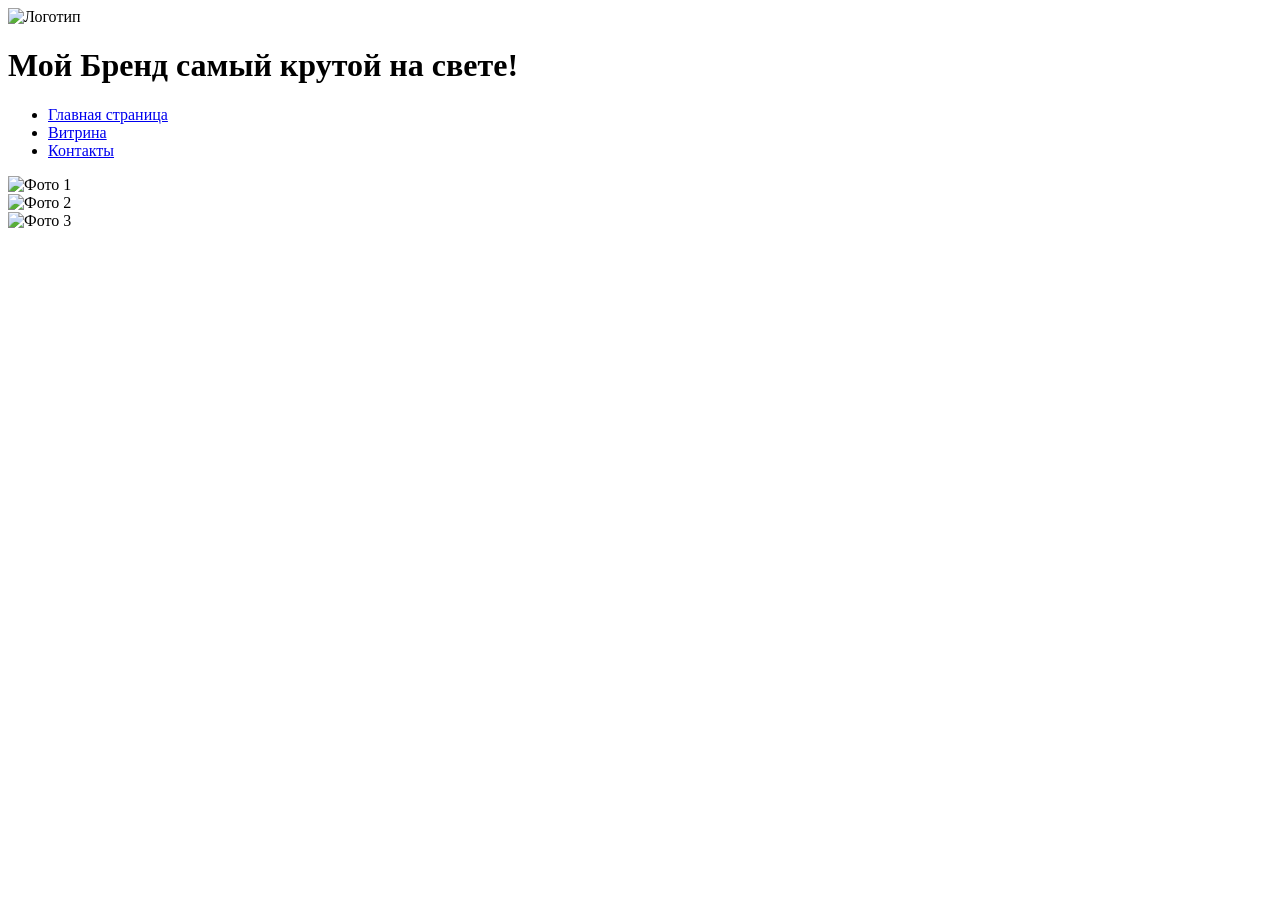
==== index.html @ 69b204c2 "Update index.html" ====
<!DOCTYPE html>
<html lang="ru">
<head>
  <meta charset="UTF-8">
  <title>Мой Бренд</title>
  <link rel="icon" href="favicon_io/favicon.ico">
  <link rel="stylesheet" href="slick/slick.css">
  <link rel="stylesheet" href="slick/slick-theme.css">
  <link rel="stylesheet" href="style.css">
</head>
<body>

  <header>
    <img src="https://via.placeholder.com/100x50" alt="Логотип">
    <h1>Мой Бренд самый крутой на свете!</h1>
  </header>

  <nav>
    <ul>
      <li><a href="#">Главная страница</a></li>
      <li><a href="#">Витрина</a></li>
      <li><a href="#">Контакты</a></li>
    </ul>
  </nav>

  <section class="carousel">
    <div><img src="https://via.placeholder.com/600x300?text=Фото+1" alt="Фото 1"></div>
    <div><img src="https://via.placeholder.com/600x300?text=Фото+2" alt="Фото 2"></div>
    <div><img src="https://via.placeholder.com/600x300?text=Фото+3" alt="Фото 3"></div>
  </section>

  <script src="https://code.jquery.com/jquery-3.6.0.min.js"></script>
  <script src="slick/slick.min.js"></script>
  <script src="script.js"></script>

</body>
</html>
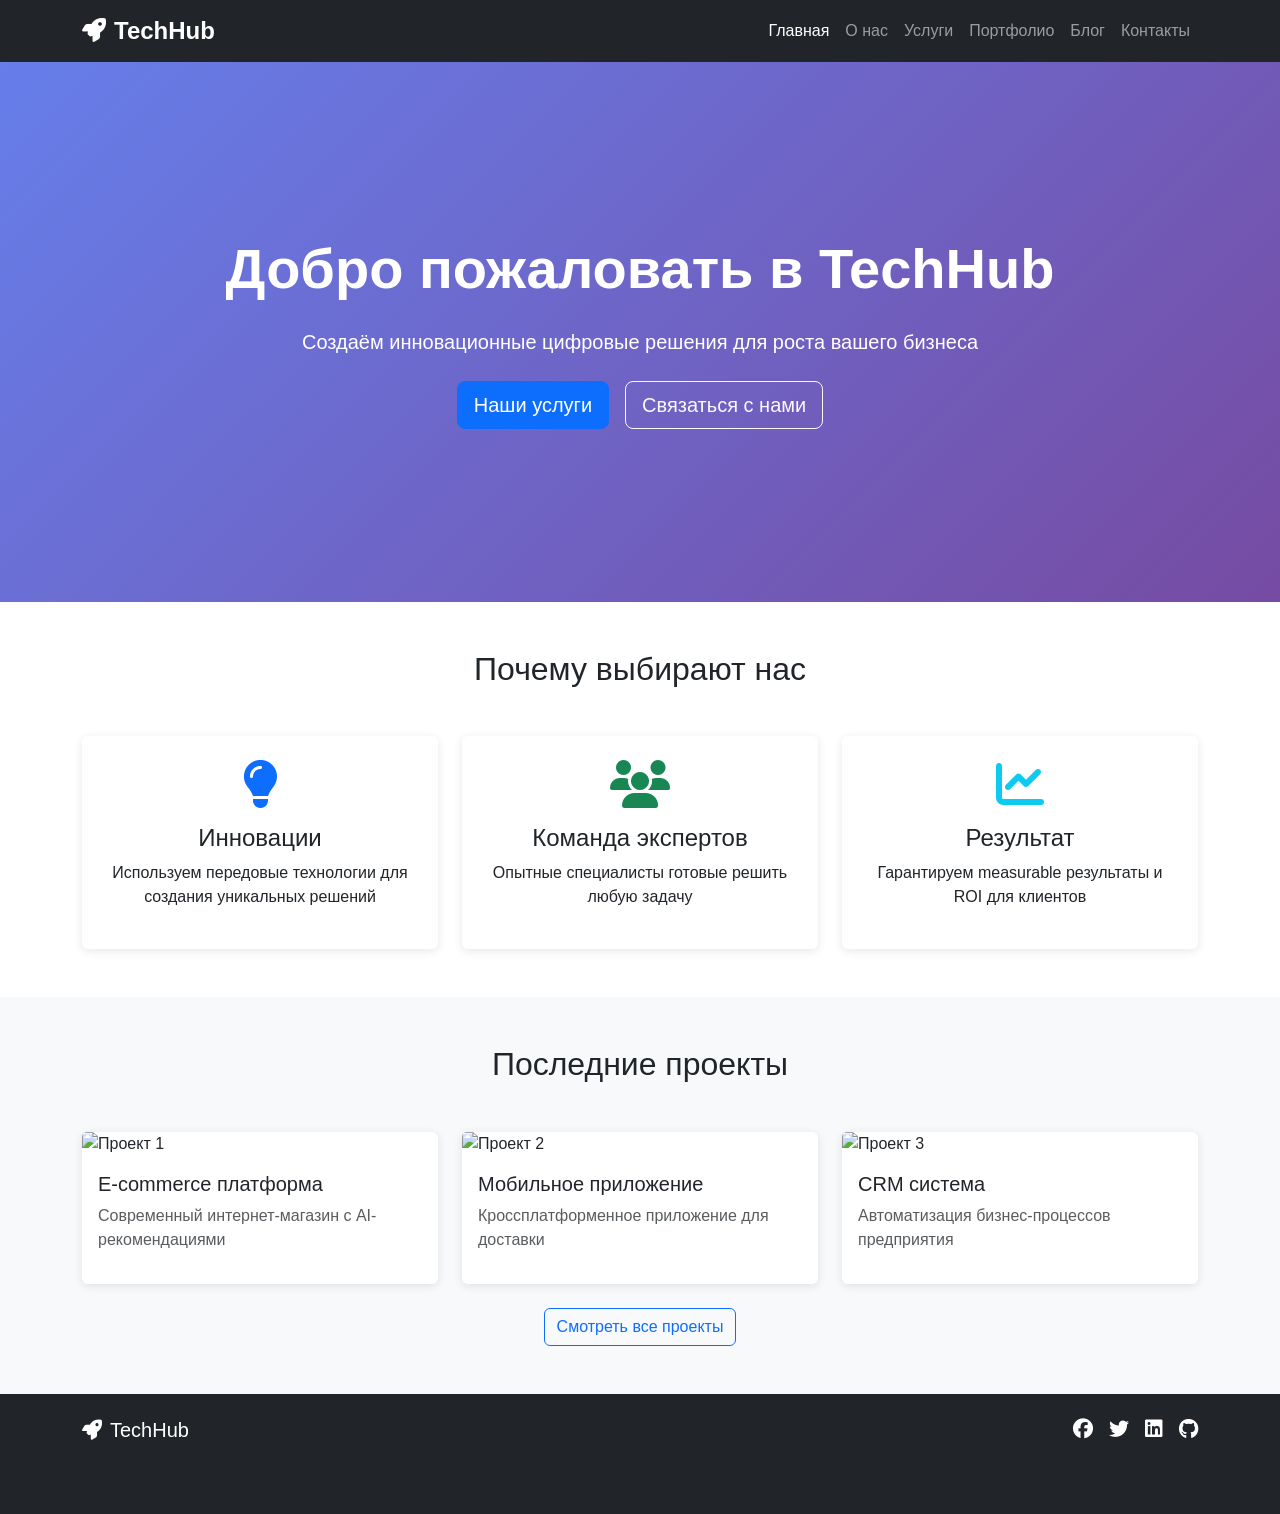
==== commit 49a1d4ce: "Add files via upload" ====
--- a/index.html
+++ b/index.html
@@ -1,37 +1,139 @@
-<!DOCTYPE html>
-<html lang="ru">
-<head>
-  <meta charset="UTF-8">
-  <title>Мой Бренд</title>
-  <link rel="icon" href="favicon_io/favicon.ico">
-  <link rel="stylesheet" href="slick/slick.css">
-  <link rel="stylesheet" href="slick/slick-theme.css">
-  <link rel="stylesheet" href="style.css">
-</head>
-<body>
-
-  <header>
-    <img src="https://via.placeholder.com/100x50" alt="Логотип">
-    <h1>Мой Бренд самый крутой на свете!</h1>
-  </header>
-
-  <nav>
-    <ul>
-      <li><a href="#">Главная страница</a></li>
-      <li><a href="#">Витрина</a></li>
-      <li><a href="#">Контакты</a></li>
-    </ul>
-  </nav>
-
-  <section class="carousel">
-    <div><img src="https://via.placeholder.com/600x300?text=Фото+1" alt="Фото 1"></div>
-    <div><img src="https://via.placeholder.com/600x300?text=Фото+2" alt="Фото 2"></div>
-    <div><img src="https://via.placeholder.com/600x300?text=Фото+3" alt="Фото 3"></div>
-  </section>
-
-  <script src="https://code.jquery.com/jquery-3.6.0.min.js"></script>
-  <script src="slick/slick.min.js"></script>
-  <script src="script.js"></script>
-
-</body>
-</html>
+<!DOCTYPE html>
+<html lang="ru">
+<head>
+    <meta charset="UTF-8">
+    <meta name="viewport" content="width=device-width, initial-scale=1.0">
+    <title>TechHub - Инновационные решения для вашего бизнеса</title>
+    <link href="https://cdn.jsdelivr.net/npm/bootstrap@5.3.0/dist/css/bootstrap.min.css" rel="stylesheet">
+    <link rel="stylesheet" href="https://cdnjs.cloudflare.com/ajax/libs/font-awesome/6.4.0/css/all.min.css">
+    <link rel="stylesheet" href="styles.css">
+</head>
+<body>
+    <!-- Навигация -->
+    <nav class="navbar navbar-expand-lg navbar-dark bg-dark sticky-top">
+        <div class="container">
+            <a class="navbar-brand" href="index.html">
+                <i class="fas fa-rocket me-2"></i>TechHub
+            </a>
+            <button class="navbar-toggler" type="button" data-bs-toggle="collapse" data-bs-target="#navbarNav">
+                <span class="navbar-toggler-icon"></span>
+            </button>
+            <div class="collapse navbar-collapse" id="navbarNav">
+                <ul class="navbar-nav ms-auto">
+                    <li class="nav-item"><a class="nav-link active" href="index.html">Главная</a></li>
+                    <li class="nav-item"><a class="nav-link" href="about.html">О нас</a></li>
+                    <li class="nav-item"><a class="nav-link" href="services.html">Услуги</a></li>
+                    <li class="nav-item"><a class="nav-link" href="portfolio.html">Портфолио</a></li>
+                    <li class="nav-item"><a class="nav-link" href="blog.html">Блог</a></li>
+                    <li class="nav-item"><a class="nav-link" href="contacts.html">Контакты</a></li>
+                </ul>
+            </div>
+        </div>
+    </nav>
+
+    <!-- Hero секция -->
+    <section class="hero text-white text-center">
+        <div class="container">
+            <h1 class="display-4 fw-bold mb-4">Добро пожаловать в TechHub</h1>
+            <p class="lead mb-4">Создаём инновационные цифровые решения для роста вашего бизнеса</p>
+            <div class="d-flex justify-content-center gap-3">
+                <a href="services.html" class="btn btn-primary btn-lg">Наши услуги</a>
+                <a href="contacts.html" class="btn btn-outline-light btn-lg">Связаться с нами</a>
+            </div>
+        </div>
+    </section>
+
+    <!-- Преимущества -->
+    <section class="py-5">
+        <div class="container">
+            <h2 class="text-center mb-5">Почему выбирают нас</h2>
+            <div class="row g-4">
+                <div class="col-md-4">
+                    <div class="card h-100 text-center p-4">
+                        <i class="fas fa-lightbulb fa-3x text-primary mb-3"></i>
+                        <h4>Инновации</h4>
+                        <p>Используем передовые технологии для создания уникальных решений</p>
+                    </div>
+                </div>
+                <div class="col-md-4">
+                    <div class="card h-100 text-center p-4">
+                        <i class="fas fa-users fa-3x text-success mb-3"></i>
+                        <h4>Команда экспертов</h4>
+                        <p>Опытные специалисты готовые решить любую задачу</p>
+                    </div>
+                </div>
+                <div class="col-md-4">
+                    <div class="card h-100 text-center p-4">
+                        <i class="fas fa-chart-line fa-3x text-info mb-3"></i>
+                        <h4>Результат</h4>
+                        <p>Гарантируем measurable результаты и ROI для клиентов</p>
+                    </div>
+                </div>
+            </div>
+        </div>
+    </section>
+
+    <!-- Последние проекты -->
+    <section class="py-5 bg-light">
+        <div class="container">
+            <h2 class="text-center mb-5">Последние проекты</h2>
+            <div class="row g-4">
+                <div class="col-md-4">
+                    <div class="card">
+                        <img src="https://via.placeholder.com/350x200" class="card-img-top" alt="Проект 1">
+                        <div class="card-body">
+                            <h5>E-commerce платформа</h5>
+                            <p class="text-muted">Современный интернет-магазин с AI-рекомендациями</p>
+                        </div>
+                    </div>
+                </div>
+                <div class="col-md-4">
+                    <div class="card">
+                        <img src="https://via.placeholder.com/350x200" class="card-img-top" alt="Проект 2">
+                        <div class="card-body">
+                            <h5>Мобильное приложение</h5>
+                            <p class="text-muted">Кроссплатформенное приложение для доставки</p>
+                        </div>
+                    </div>
+                </div>
+                <div class="col-md-4">
+                    <div class="card">
+                        <img src="https://via.placeholder.com/350x200" class="card-img-top" alt="Проект 3">
+                        <div class="card-body">
+                            <h5>CRM система</h5>
+                            <p class="text-muted">Автоматизация бизнес-процессов предприятия</p>
+                        </div>
+                    </div>
+                </div>
+            </div>
+            <div class="text-center mt-4">
+                <a href="portfolio.html" class="btn btn-outline-primary">Смотреть все проекты</a>
+            </div>
+        </div>
+    </section>
+
+    <!-- Футер -->
+    <footer class="bg-dark text-white py-4">
+        <div class="container">
+            <div class="row">
+                <div class="col-md-6">
+                    <h5><i class="fas fa-rocket me-2"></i>TechHub</h5>
+                    <p class="text-muted">Ваш партнёр в цифровой трансформации</p>
+                </div>
+                <div class="col-md-6 text-end">
+                    <div class="d-flex justify-content-end gap-3 mb-3">
+                        <a href="#" class="text-white"><i class="fab fa-facebook fa-lg"></i></a>
+                        <a href="#" class="text-white"><i class="fab fa-twitter fa-lg"></i></a>
+                        <a href="#" class="text-white"><i class="fab fa-linkedin fa-lg"></i></a>
+                        <a href="#" class="text-white"><i class="fab fa-github fa-lg"></i></a>
+                    </div>
+                    <p class="text-muted mb-0">&copy; 2024 TechHub. Все права защищены.</p>
+                </div>
+            </div>
+        </div>
+    </footer>
+
+    <script src="https://cdn.jsdelivr.net/npm/bootstrap@5.3.0/dist/js/bootstrap.bundle.min.js"></script>
+    <script src="script.js"></script>
+</body>
+</html>
--- a/styles.css
+++ b/styles.css
@@ -0,0 +1,152 @@
+/* Общие стили */
+body {
+    font-family: 'Segoe UI', Tahoma, Geneva, Verdana, sans-serif;
+}
+
+.hero {
+    background: linear-gradient(135deg, #667eea 0%, #764ba2 100%);
+    padding: 100px 0;
+    min-height: 60vh;
+    display: flex;
+    align-items: center;
+}
+
+.card {
+    transition: transform 0.3s ease, box-shadow 0.3s ease;
+    border: none;
+    box-shadow: 0 2px 10px rgba(0,0,0,0.1);
+}
+
+.card:hover {
+    transform: translateY(-5px);
+    box-shadow: 0 5px 20px rgba(0,0,0,0.15);
+}
+
+.navbar-brand {
+    font-weight: bold;
+    font-size: 1.5rem;
+}
+
+/* Анимации */
+@keyframes fadeInUp {
+    from {
+        opacity: 0;
+        transform: translateY(30px);
+    }
+    to {
+        opacity: 1;
+        transform: translateY(0);
+    }
+}
+
+.fade-in-up {
+    animation: fadeInUp 0.6s ease-out;
+}
+
+/* Стили для других страниц */
+.section-title {
+    position: relative;
+    padding-bottom: 15px;
+    margin-bottom: 40px;
+}
+
+.section-title::after {
+    content: '';
+    position: absolute;
+    bottom: 0;
+    left: 50%;
+    transform: translateX(-50%);
+    width: 60px;
+    height: 3px;
+    background: linear-gradient(90deg, #667eea, #764ba2);
+}
+
+.team-member {
+    text-align: center;
+    margin-bottom: 30px;
+}
+
+.team-member img {
+    width: 200px;
+    height: 200px;
+    border-radius: 50%;
+    object-fit: cover;
+    margin-bottom: 20px;
+    border: 5px solid #f0f0f0;
+}
+
+.price-card {
+    text-align: center;
+    padding: 30px;
+    border-radius: 10px;
+    transition: all 0.3s ease;
+}
+
+.price-card.featured {
+    transform: scale(1.05);
+    box-shadow: 0 10px 30px rgba(0,0,0,0.2);
+}
+
+.price-card:hover {
+    transform: translateY(-10px);
+}
+
+.blog-post {
+    margin-bottom: 30px;
+}
+
+.blog-post img {
+    width: 100%;
+    height: 200px;
+    object-fit: cover;
+    border-radius: 10px;
+}
+
+.faq-item {
+    margin-bottom: 20px;
+}
+
+.faq-question {
+    font-weight: bold;
+    cursor: pointer;
+    padding: 15px;
+    background: #f8f9fa;
+    border-radius: 5px;
+    transition: background 0.3s ease;
+}
+
+.faq-question:hover {
+    background: #e9ecef;
+}
+
+.faq-answer {
+    padding: 15px;
+    display: none;
+}
+
+.testimonial {
+    background: #f8f9fa;
+    padding: 30px;
+    border-radius: 10px;
+    margin-bottom: 20px;
+}
+
+.testimonial-author {
+    font-weight: bold;
+    margin-top: 15px;
+}
+
+/* Адаптивность */
+@media (max-width: 768px) {
+    .hero {
+        padding: 60px 0;
+    }
+    
+    .display-4 {
+        font-size: 2rem;
+    }
+    
+    .price-card.featured {
+        transform: scale(1);
+    }
+}
